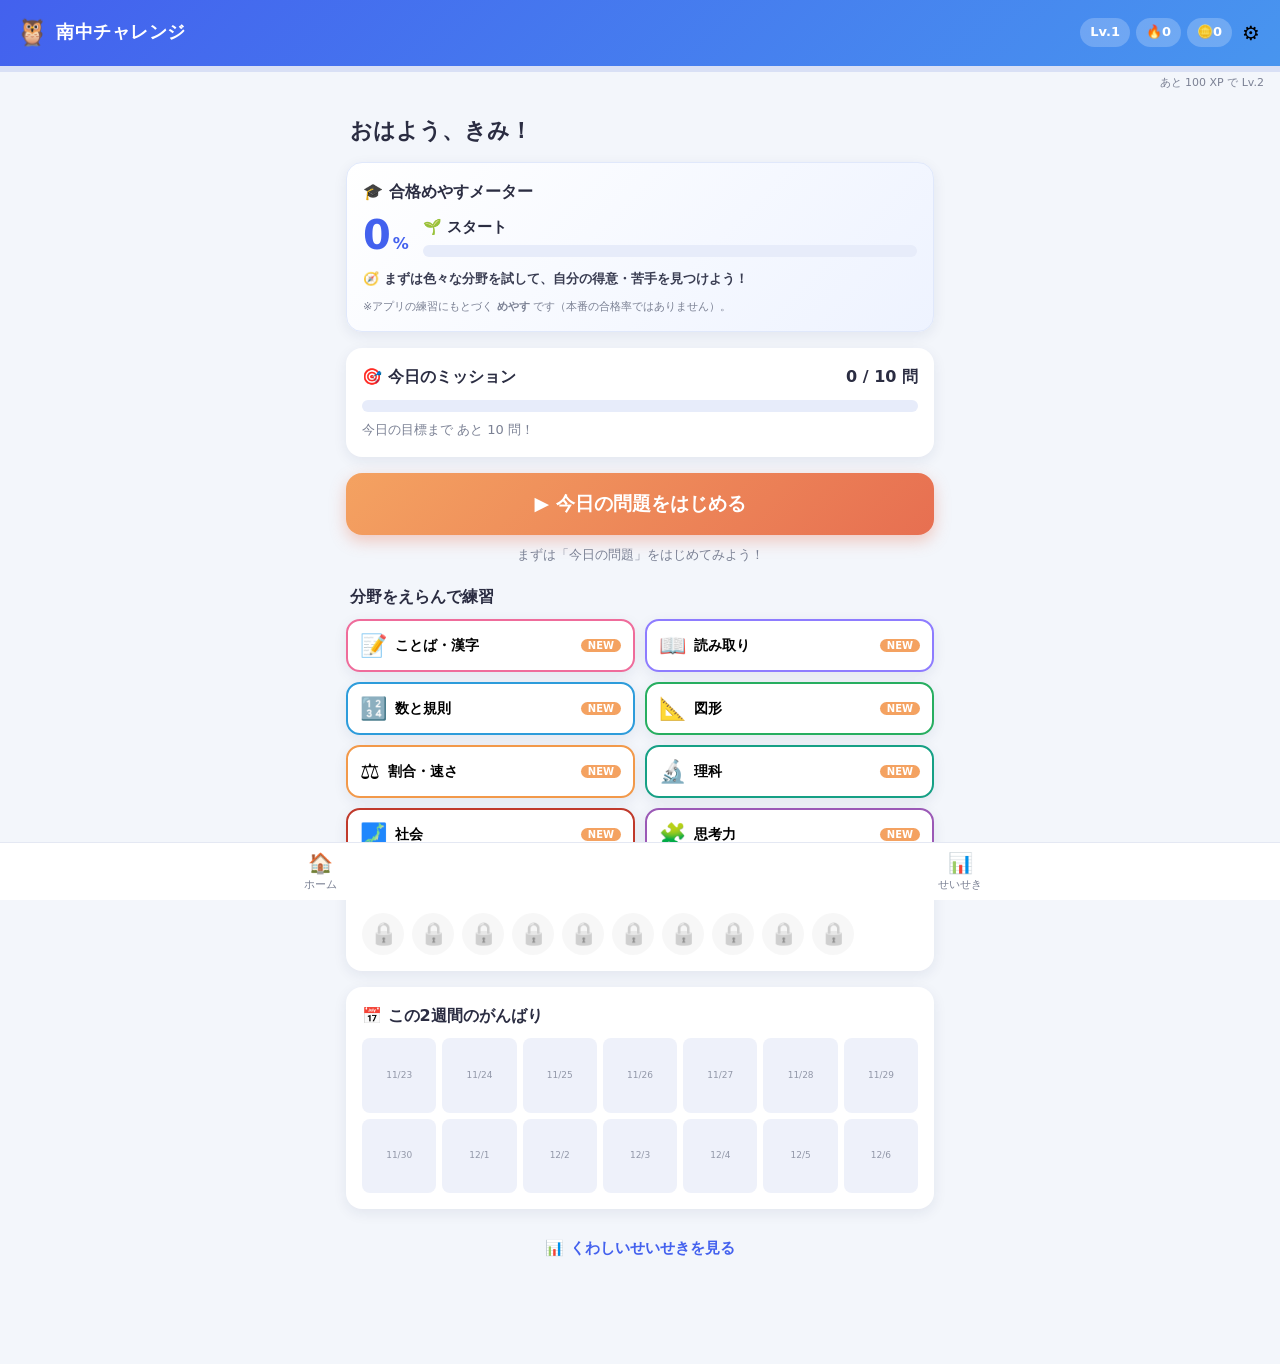
==== yokohama-minami-quiz-app/index.html @ 64f03c81 "Add readiness meter, exam countdown and motivation features 受験に向けたやる気アップの仕組みを追加。 - 合格めやすメーター（受験準備度 0" ====
<!DOCTYPE html>
<html lang="ja">
<head>
  <meta charset="UTF-8" />
  <meta name="viewport" content="width=device-width, initial-scale=1.0" />
  <title>南中チャレンジ｜横浜南附属中 適性検査 1問1答</title>
  <link rel="stylesheet" href="css/style.css" />
</head>
<body>
  <!-- ヘッダー -->
  <header class="app-header">
    <div class="brand">
      <span class="logo">🦉</span>
      <span class="brand-name">南中チャレンジ</span>
    </div>
    <div class="header-stats">
      <span class="chip" id="hdr-level">Lv.1</span>
      <span class="chip" id="hdr-streak">🔥0</span>
      <span class="chip" id="hdr-coin">🪙0</span>
      <button class="icon-btn" id="settings-btn" title="設定">⚙️</button>
    </div>
  </header>
  <div class="xp-bar"><div class="xp-fill" id="xp-fill"></div></div>
  <div class="xp-text" id="xp-text"></div>

  <main>
    <!-- ===== ホーム ===== -->
    <section class="view active" id="view-home">
      <h1 class="greeting" id="greeting">こんにちは！</h1>

      <div class="card readiness-card">
        <div class="card-head">
          <span>🎓 合格めやすメーター</span>
          <span class="countdown" id="exam-countdown"></span>
        </div>
        <div class="readiness-main">
          <div class="readiness-score"><span id="readiness-num">0</span><span class="readiness-unit">%</span></div>
          <div class="readiness-info">
            <div class="readiness-stage" id="readiness-stage">🌱 スタート</div>
            <div class="bar"><div class="bar-fill readiness-fill" id="readiness-fill"></div></div>
          </div>
        </div>
        <div class="readiness-advice" id="readiness-advice"></div>
        <div class="readiness-note">※アプリの練習にもとづく <b>めやす</b> です（本番の合格率ではありません）。</div>
      </div>

      <div class="card mission">
        <div class="mission-head">
          <span>🎯 今日のミッション</span>
          <span id="daily-progress">0 / 10 問</span>
        </div>
        <div class="bar"><div class="bar-fill mission-fill" id="daily-fill"></div></div>
        <div class="mission-msg" id="daily-msg"></div>
      </div>

      <button class="big-btn" id="start-today">▶ 今日の問題をはじめる</button>
      <p class="advice" id="advice"></p>

      <h2 class="section-title">分野をえらんで練習</h2>
      <div class="cat-buttons" id="cat-buttons"></div>

      <div class="card">
        <div class="card-head">
          <span>🏅 バッジ</span>
          <span id="badge-count">0 / 0</span>
        </div>
        <div class="badge-preview" id="badge-preview"></div>
      </div>

      <div class="card">
        <div class="card-head"><span>📅 この2週間のがんばり</span></div>
        <div class="streak-cal" id="streak-cal"></div>
      </div>

      <button class="link-btn" id="nav-stats">📊 くわしいせいせきを見る</button>
    </section>

    <!-- ===== クイズ ===== -->
    <section class="view" id="view-quiz">
      <button class="back-link" id="quit-quiz">← ホームにもどる</button>
      <div class="card quiz-card">
        <div class="q-meta">
          <span class="q-category" id="q-category"></span>
          <span class="q-level" id="q-level"></span>
        </div>
        <p class="q-text" id="q-text"></p>
        <div id="answer-area"></div>
        <div class="hint-box hidden" id="hint-box"></div>
        <div class="quiz-actions">
          <button class="ghost-btn" id="hint-btn">💡 ヒント</button>
          <button class="primary-btn hidden" id="submit-btn">こたえる</button>
        </div>
        <div class="feedback" id="feedback"></div>
        <button class="primary-btn next-btn hidden" id="next-btn">つぎの問題 ▶</button>
      </div>
    </section>

    <!-- ===== せいせき ===== -->
    <section class="view" id="view-stats">
      <button class="back-link" id="stats-back">← ホームにもどる</button>
      <h1 class="page-title">📊 せいせき</h1>
      <div class="totals">
        <div class="total-box"><div class="total-num" id="stat-total">0</div><div class="total-lbl">といた数</div></div>
        <div class="total-box"><div class="total-num" id="stat-correct">0</div><div class="total-lbl">正解</div></div>
        <div class="total-box"><div class="total-num" id="stat-rate">0%</div><div class="total-lbl">正答率</div></div>
      </div>
      <h2 class="section-title">🎓 合格めやすの内わけ</h2>
      <div class="cat-stats" id="readiness-breakdown"></div>
      <h2 class="section-title">分野ごとの正答率</h2>
      <div class="cat-stats" id="cat-stats"></div>
      <h2 class="section-title">📅 1日ごとの学習量（直近14日）</h2>
      <p class="history-summary" id="history-summary"></p>
      <div class="daily-history" id="daily-history"></div>
      <h2 class="section-title">バッジ一覧</h2>
      <div class="all-badges" id="all-badges"></div>
    </section>
  </main>

  <!-- フッターナビ -->
  <nav class="bottom-nav">
    <button id="nav-home">🏠<span>ホーム</span></button>
    <button id="nav-stats">📊<span>せいせき</span></button>
  </nav>

  <!-- バッジ獲得モーダル -->
  <div class="modal hidden" id="badge-modal">
    <div class="modal-card">
      <h2>🎉 新しいバッジ！</h2>
      <div id="badge-modal-body"></div>
      <button class="primary-btn" id="badge-modal-close">やったー！</button>
    </div>
  </div>

  <!-- 設定モーダル -->
  <div class="modal hidden" id="settings-modal">
    <div class="modal-card">
      <h2>⚙️ せってい</h2>
      <label class="field">なまえ
        <input type="text" id="set-name" maxlength="12" placeholder="ニックネーム" />
      </label>
      <label class="field">1日の目標問題数
        <input type="number" id="set-goal" min="1" max="50" />
      </label>
      <label class="field">受験日（カウントダウンに使います）
        <input type="date" id="set-exam" />
      </label>
      <div class="modal-actions">
        <button class="ghost-btn" id="settings-cancel">とじる</button>
        <button class="primary-btn" id="settings-save">ほぞん</button>
      </div>
      <button class="danger-link" id="settings-reset">データをリセット</button>
    </div>
  </div>

  <div class="toast" id="toast"></div>

  <!-- スクリプト（順番に読みこむ：file:// でも動くように module は使わない） -->
  <script src="js/questions.js"></script>
  <script src="js/storage.js"></script>
  <script src="js/gamify.js"></script>
  <script src="js/adaptive.js"></script>
  <script src="js/app.js"></script>
</body>
</html>
---- yokohama-minami-quiz-app/css/style.css ----
/* ===== ベース ===== */
:root {
  --bg: #f3f6fb;
  --card: #ffffff;
  --ink: #2b2d42;
  --muted: #7b8194;
  --primary: #4361ee;
  --primary-d: #3146c0;
  --ok: #2e9e5b;
  --ng: #e05656;
  --accent: #f4a261;
  --radius: 16px;
  --shadow: 0 4px 14px rgba(30, 40, 90, 0.08);
}
* { box-sizing: border-box; }
html, body { margin: 0; padding: 0; }
body {
  font-family: "Hiragino Maru Gothic ProN", "Yu Gothic", "Meiryo", system-ui, sans-serif;
  background: var(--bg);
  color: var(--ink);
  -webkit-text-size-adjust: 100%;
  padding-bottom: 80px;
  line-height: 1.6;
}
button { font-family: inherit; cursor: pointer; }

/* ===== ヘッダー ===== */
.app-header {
  position: sticky; top: 0; z-index: 20;
  display: flex; align-items: center; justify-content: space-between;
  padding: 12px 16px;
  background: linear-gradient(135deg, #4361ee, #4895ef);
  color: #fff;
}
.brand { display: flex; align-items: center; gap: 8px; }
.logo { font-size: 26px; }
.brand-name { font-weight: 800; font-size: 18px; letter-spacing: .5px; }
.header-stats { display: flex; align-items: center; gap: 6px; }
.chip {
  background: rgba(255,255,255,.22);
  border-radius: 999px; padding: 4px 10px;
  font-weight: 700; font-size: 13px; white-space: nowrap;
}
.icon-btn { background: none; border: none; font-size: 20px; padding: 2px 4px; }
.xp-bar { height: 6px; background: #d9e0f5; }
.xp-fill { height: 100%; background: linear-gradient(90deg,#ffd166,#f4a261); width: 0; transition: width .4s; }
.xp-text { font-size: 11px; color: var(--muted); text-align: right; padding: 2px 16px 0; }

/* ===== レイアウト ===== */
main { max-width: 620px; margin: 0 auto; padding: 16px; }
.view { display: none; }
.view.active { display: block; animation: fade .25s; }
@keyframes fade { from { opacity: 0; transform: translateY(6px); } to { opacity: 1; transform: none; } }

.card {
  background: var(--card); border-radius: var(--radius);
  box-shadow: var(--shadow); padding: 16px; margin-bottom: 16px;
}
.card-head, .mission-head {
  display: flex; justify-content: space-between; align-items: center;
  font-weight: 700; margin-bottom: 10px;
}
.section-title { font-size: 16px; margin: 18px 4px 10px; }
.page-title { font-size: 22px; margin: 6px 4px 14px; }

/* ===== ホーム ===== */
.greeting { font-size: 22px; margin: 6px 4px 14px; }

/* 合格めやすメーター */
.readiness-card { background: linear-gradient(135deg,#fff,#eef3ff); border: 1px solid #e0e8fb; }
.countdown { font-size: 12px; font-weight: 800; color: #e05656; white-space: nowrap; }
.readiness-main { display: flex; align-items: center; gap: 14px; }
.readiness-score { display: flex; align-items: baseline; font-weight: 800; color: var(--primary); }
.readiness-score #readiness-num { font-size: 40px; line-height: 1; }
.readiness-unit { font-size: 16px; margin-left: 2px; }
.readiness-info { flex: 1; }
.readiness-stage { font-weight: 800; font-size: 15px; margin-bottom: 6px; }
.readiness-fill { background: linear-gradient(90deg,#ffd166,#06d6a0); }
.readiness-advice { margin-top: 12px; font-size: 13px; font-weight: 700; color: #3a3d52; }
.readiness-note { margin-top: 8px; font-size: 11px; color: var(--muted); }
.mission-msg { font-size: 13px; color: var(--muted); margin-top: 8px; }
.mission-fill { background: linear-gradient(90deg,#06d6a0,#1b9aaa) !important; }

.big-btn {
  width: 100%; border: none; border-radius: var(--radius);
  background: linear-gradient(135deg,#f4a261,#e76f51); color: #fff;
  font-size: 19px; font-weight: 800; padding: 18px;
  box-shadow: 0 6px 16px rgba(231,111,81,.35);
  transition: transform .1s;
}
.big-btn:active { transform: scale(.98); }
.advice { text-align: center; color: var(--muted); font-size: 13px; margin: 10px 6px 4px; }

.cat-buttons { display: grid; grid-template-columns: repeat(2,1fr); gap: 10px; }
.cat-chip {
  display: flex; align-items: center; gap: 8px;
  background: var(--card); border: 2px solid #e3e8f5; border-radius: 14px;
  padding: 12px; font-weight: 700; font-size: 14px; box-shadow: var(--shadow);
}
.cat-emoji { font-size: 22px; }
.cat-acc { margin-left: auto; font-size: 12px; color: var(--muted); font-weight: 700; }
.cat-acc.new { color: #fff; background: var(--accent); padding: 1px 7px; border-radius: 999px; font-size: 10px; }

/* バッジ・カレンダー */
.badge-preview { display: flex; flex-wrap: wrap; gap: 8px; }
.badge {
  width: 42px; height: 42px; border-radius: 50%;
  display: grid; place-items: center; background: #eef1fa;
  filter: grayscale(1); opacity: .55;
}
.badge.got { filter: none; opacity: 1; background: #fff3d6; }
.badge-emoji { font-size: 22px; }

.streak-cal { display: grid; grid-template-columns: repeat(7,1fr); gap: 6px; }
.cal-cell {
  aspect-ratio: 1; border-radius: 8px; background: #eef1fa;
  display: grid; place-items: center; font-size: 12px; color: var(--muted);
}
.cal-cell { grid-auto-rows: min-content; align-content: center; line-height: 1.1; padding: 2px; }
.cal-cell.done { background: #ffce4d; color: #7a5a00; font-weight: 800; }
.cal-count { font-size: 14px; font-weight: 800; }
.cal-date { font-size: 9px; opacity: .8; }

.link-btn {
  width: 100%; background: none; border: none; color: var(--primary);
  font-weight: 700; font-size: 15px; padding: 10px; margin-top: 4px;
}

/* ===== クイズ ===== */
.back-link, .danger-link {
  background: none; border: none; color: var(--muted);
  font-size: 14px; padding: 6px 2px; margin-bottom: 6px; font-weight: 600;
}
.quiz-card { padding: 18px; }
.q-meta { display: flex; justify-content: space-between; align-items: center; margin-bottom: 12px; }
.q-category { color: #fff; font-weight: 700; font-size: 12px; padding: 4px 10px; border-radius: 999px; }
.q-level { color: var(--accent); font-size: 15px; letter-spacing: 2px; }
.q-text { font-size: 19px; font-weight: 700; line-height: 1.7; margin: 6px 0 18px; }

.answer-input {
  width: 100%; font-size: 18px; padding: 14px;
  border: 2px solid #d4dbf0; border-radius: 12px; outline: none;
}
.answer-input:focus { border-color: var(--primary); }
.answer-input:disabled { background: #f4f6fc; color: var(--muted); }

.choice-grid { display: grid; grid-template-columns: 1fr 1fr; gap: 10px; }
.choice-btn {
  border: 2px solid #d4dbf0; background: #fff; border-radius: 12px;
  padding: 16px; font-size: 16px; font-weight: 700; color: var(--ink);
  transition: transform .08s;
}
.choice-btn:active { transform: scale(.97); }
.choice-btn.correct { border-color: var(--ok); background: #e7f7ee; color: var(--ok); }
.choice-btn.wrong { border-color: var(--ng); background: #fdeaea; color: var(--ng); }
.choice-btn:disabled { cursor: default; }

.hint-box {
  margin-top: 12px; background: #fff8e6; border: 1px dashed #f0c14b;
  border-radius: 10px; padding: 10px 12px; font-size: 14px; color: #7a5a00;
}

.quiz-actions { display: flex; gap: 10px; margin-top: 14px; }
.ghost-btn {
  background: #eef1fa; border: none; color: var(--primary);
  border-radius: 12px; padding: 12px 16px; font-weight: 700; font-size: 15px;
}
.primary-btn {
  background: var(--primary); border: none; color: #fff;
  border-radius: 12px; padding: 12px 18px; font-weight: 800; font-size: 16px;
  flex: 1;
}
.primary-btn:active { background: var(--primary-d); }
.next-btn { width: 100%; margin-top: 16px; }

.feedback { margin-top: 16px; border-radius: 12px; overflow: hidden; max-height: 0; transition: max-height .3s; }
.feedback.show { max-height: 500px; padding: 14px; }
.feedback.ok { background: #e7f7ee; border: 1px solid #bce8cd; }
.feedback.ng { background: #fdeaea; border: 1px solid #f5c2c2; }
.fb-title { font-weight: 800; font-size: 17px; }
.fb-xp { color: var(--accent); font-weight: 800; margin-top: 2px; }
.fb-exp { margin-top: 10px; font-size: 14px; line-height: 1.7; color: #3a3d52; }

/* ===== バー（共通） ===== */
.bar { background: #e7ecfa; border-radius: 999px; height: 12px; overflow: hidden; }
.bar-fill { height: 100%; background: var(--primary); width: 0; transition: width .4s; border-radius: 999px; }

/* ===== せいせき ===== */
.totals { display: grid; grid-template-columns: repeat(3,1fr); gap: 10px; margin-bottom: 8px; }
.total-box { background: var(--card); border-radius: 14px; box-shadow: var(--shadow); padding: 16px 8px; text-align: center; }
.total-num { font-size: 26px; font-weight: 800; color: var(--primary); }
.total-lbl { font-size: 12px; color: var(--muted); }
.stat-row { display: flex; align-items: center; gap: 10px; margin-bottom: 10px; }
.stat-name { width: 96px; font-size: 13px; font-weight: 700; }
.stat-row .bar { flex: 1; }
.stat-val { width: 88px; text-align: right; font-size: 12px; color: var(--muted); }

/* 1日ごとの学習量 */
.history-summary { font-size: 13px; color: var(--muted); margin: 0 4px 10px; }
.daily-history { display: grid; gap: 7px; margin-bottom: 8px; }
.hist-row { display: flex; align-items: center; gap: 10px; }
.hist-date { width: 78px; font-size: 12px; font-weight: 700; color: var(--muted); }
.hist-row .bar { flex: 1; }
.hist-fill { background: #d3def7; }            /* バー全体＝その日の実施数 */
.hist-fill.reached { background: #c7e9f1; }    /* 目標達成日 */
.hist-correct { height: 100%; border-radius: 999px; background: linear-gradient(90deg,#06d6a0,#1b9aaa); } /* 濃い部分＝正答数 */
.hist-num { width: 64px; text-align: right; font-size: 12px; font-weight: 700; color: var(--ink); }

.all-badges { display: grid; gap: 8px; }
.badge-full {
  display: flex; align-items: center; gap: 10px;
  background: var(--card); border-radius: 12px; box-shadow: var(--shadow);
  padding: 10px 12px; filter: grayscale(1); opacity: .6;
}
.badge-full.got { filter: none; opacity: 1; }
.badge-full .badge-name { font-weight: 700; }
.badge-full .badge-desc { margin-left: auto; font-size: 12px; color: var(--muted); }

/* ===== フッターナビ ===== */
.bottom-nav {
  position: fixed; bottom: 0; left: 0; right: 0;
  display: flex; background: #fff; border-top: 1px solid #e4e8f3; z-index: 20;
}
.bottom-nav button {
  flex: 1; background: none; border: none; padding: 8px; font-size: 20px;
  display: flex; flex-direction: column; align-items: center; color: var(--muted);
}
.bottom-nav button span { font-size: 11px; margin-top: 2px; }

/* ===== モーダル ===== */
.modal {
  position: fixed; inset: 0; background: rgba(20,25,50,.55);
  display: grid; place-items: center; z-index: 50; padding: 20px;
}
.modal-card {
  background: #fff; border-radius: 20px; padding: 24px; width: 100%; max-width: 360px;
  text-align: center; animation: pop .25s;
}
@keyframes pop { from { transform: scale(.9); opacity: 0; } to { transform: none; opacity: 1; } }
.modal-card h2 { margin: 0 0 14px; }
.got-badge { margin: 10px 0; }
.got-emoji { font-size: 56px; }
.got-name { font-weight: 800; font-size: 18px; }
.got-desc { font-size: 13px; color: var(--muted); }
.field { display: block; text-align: left; font-size: 13px; font-weight: 700; color: var(--muted); margin-bottom: 14px; }
.field input {
  display: block; width: 100%; margin-top: 6px; padding: 12px;
  border: 2px solid #d4dbf0; border-radius: 10px; font-size: 16px;
}
.modal-actions { display: flex; gap: 10px; margin-top: 6px; }
.danger-link { width: 100%; color: var(--ng); margin-top: 14px; }

/* ===== トースト ===== */
.toast {
  position: fixed; bottom: 90px; left: 50%; transform: translateX(-50%) translateY(20px);
  background: #2b2d42; color: #fff; padding: 12px 18px; border-radius: 999px;
  font-weight: 700; font-size: 14px; opacity: 0; pointer-events: none;
  transition: all .3s; z-index: 60; white-space: nowrap;
}
.toast.show { opacity: 1; transform: translateX(-50%) translateY(0); }

.hidden { display: none !important; }
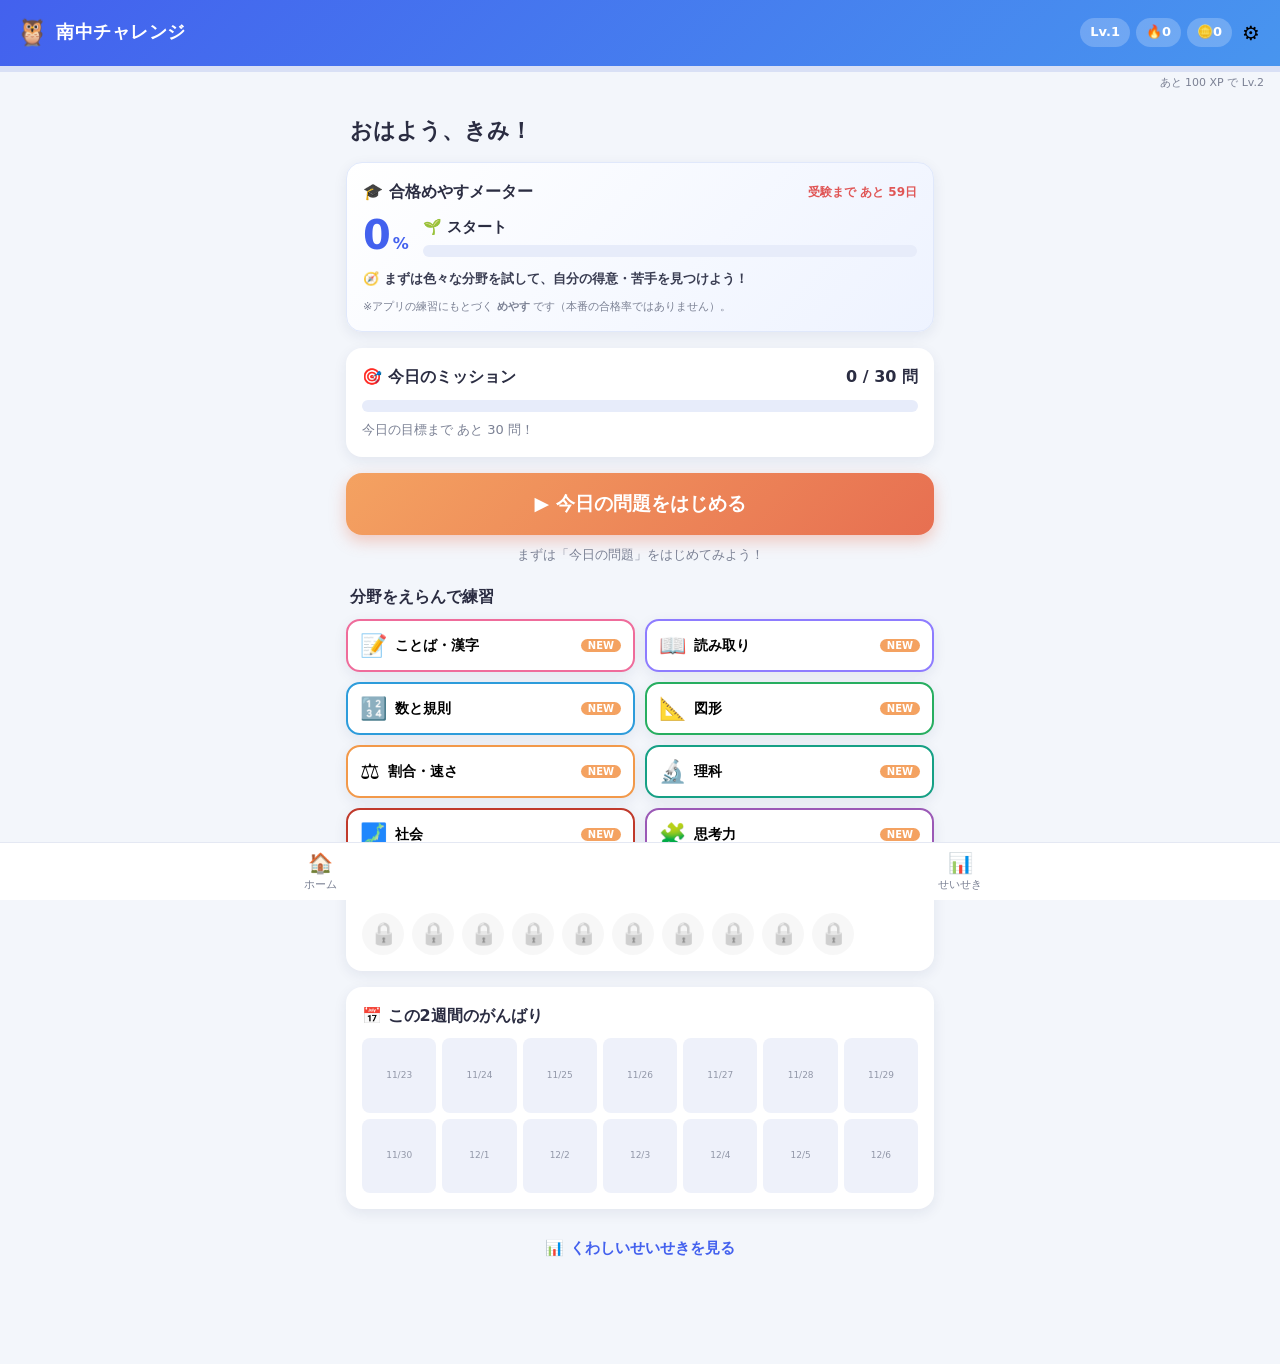
==== commit 179be18a: "Fix exam date to 2027-02-03 and raise daily goal to 30 - 受験日を 2027-02-03 に固定（既存データも上書き、設定欄は表示のみに） - " ====
--- a/yokohama-minami-quiz-app/index.html
+++ b/yokohama-minami-quiz-app/index.html
@@ -141,9 +141,7 @@
       <label class="field">1日の目標問題数
         <input type="number" id="set-goal" min="1" max="50" />
       </label>
-      <label class="field">受験日（カウントダウンに使います）
-        <input type="date" id="set-exam" />
-      </label>
+      <p class="exam-note" id="exam-note"></p>
       <div class="modal-actions">
         <button class="ghost-btn" id="settings-cancel">とじる</button>
         <button class="primary-btn" id="settings-save">ほぞん</button>
--- a/yokohama-minami-quiz-app/css/style.css
+++ b/yokohama-minami-quiz-app/css/style.css
@@ -243,6 +243,7 @@
 .got-name { font-weight: 800; font-size: 18px; }
 .got-desc { font-size: 13px; color: var(--muted); }
 .field { display: block; text-align: left; font-size: 13px; font-weight: 700; color: var(--muted); margin-bottom: 14px; }
+.exam-note { text-align: left; font-size: 13px; font-weight: 700; color: var(--primary); margin: 0 0 14px; }
 .field input {
   display: block; width: 100%; margin-top: 6px; padding: 12px;
   border: 2px solid #d4dbf0; border-radius: 10px; font-size: 16px;
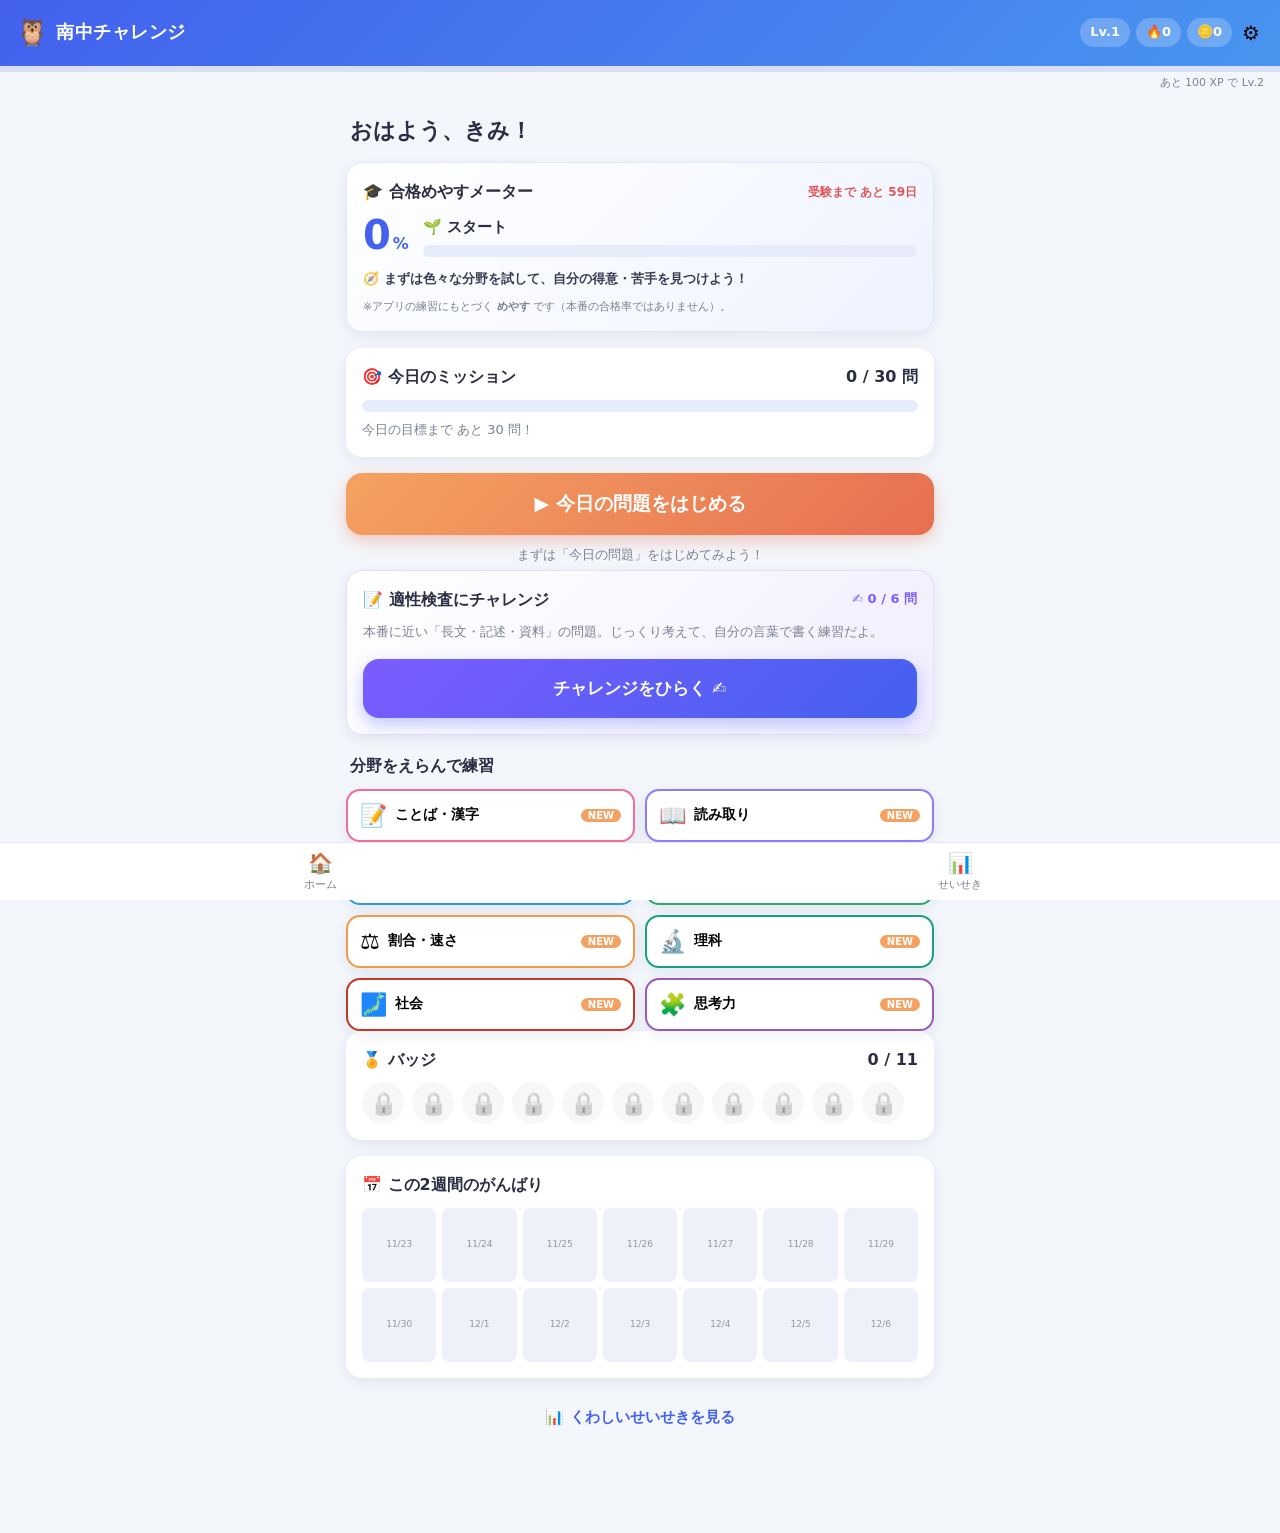
==== commit 42603cf4: "Add 適性検査チャレンジ mode (long-form writing problems) 本番に近い記述型のオリジナル問題モードを追加。 - js/challenges.js: 適性Ⅰ型(長文+" ====
--- a/yokohama-minami-quiz-app/index.html
+++ b/yokohama-minami-quiz-app/index.html
@@ -56,6 +56,15 @@
       <button class="big-btn" id="start-today">▶ 今日の問題をはじめる</button>
       <p class="advice" id="advice"></p>
 
+      <div class="card challenge-entry">
+        <div class="card-head">
+          <span>📝 適性検査にチャレンジ</span>
+          <span id="challenge-progress"></span>
+        </div>
+        <p class="challenge-desc">本番に近い「長文・記述・資料」の問題。じっくり考えて、自分の言葉で書く練習だよ。</p>
+        <button class="big-btn alt" id="open-challenges">チャレンジをひらく ✍️</button>
+      </div>
+
       <h2 class="section-title">分野をえらんで練習</h2>
       <div class="cat-buttons" id="cat-buttons"></div>
 
@@ -113,6 +122,36 @@
       <div class="daily-history" id="daily-history"></div>
       <h2 class="section-title">バッジ一覧</h2>
       <div class="all-badges" id="all-badges"></div>
+    </section>
+
+    <!-- ===== 適性検査チャレンジ（一覧） ===== -->
+    <section class="view" id="view-challenge-list">
+      <button class="back-link" id="cl-back">← ホームにもどる</button>
+      <h1 class="page-title">📝 適性検査チャレンジ</h1>
+      <p class="advice">長文や資料を読んで、自分の言葉で書いてみよう。書けたら「模範解答」と「採点ポイント」で自分でまるつけ！</p>
+      <p class="readiness-note">※本番の出題形式に合わせたオリジナル問題です（過去問ではありません）。</p>
+      <div class="challenge-cards" id="challenge-cards"></div>
+    </section>
+
+    <!-- ===== 適性検査チャレンジ（解答） ===== -->
+    <section class="view" id="view-challenge">
+      <button class="back-link" id="ch-back">← 一覧にもどる</button>
+      <div class="card">
+        <div class="q-meta">
+          <span class="q-category" id="ch-kind"></span>
+          <span class="q-level" id="ch-title"></span>
+        </div>
+        <div class="ch-passage" id="ch-passage"></div>
+        <div class="ch-material" id="ch-material"></div>
+        <p class="q-text" id="ch-question"></p>
+        <textarea id="ch-input" class="ch-input" rows="6" placeholder="ここに答えを書こう（とちゅうでもOK）"></textarea>
+        <div class="hint-box hidden" id="ch-hint"></div>
+        <div class="quiz-actions">
+          <button class="ghost-btn" id="ch-hint-btn">💡 ヒント</button>
+          <button class="primary-btn" id="ch-reveal-btn">模範解答を見る</button>
+        </div>
+        <div class="ch-answer hidden" id="ch-answer"></div>
+      </div>
     </section>
   </main>
 
@@ -154,6 +193,7 @@
 
   <!-- スクリプト（順番に読みこむ：file:// でも動くように module は使わない） -->
   <script src="js/questions.js"></script>
+  <script src="js/challenges.js"></script>
   <script src="js/storage.js"></script>
   <script src="js/gamify.js"></script>
   <script src="js/adaptive.js"></script>
--- a/yokohama-minami-quiz-app/css/style.css
+++ b/yokohama-minami-quiz-app/css/style.css
@@ -126,6 +126,47 @@
   font-weight: 700; font-size: 15px; padding: 10px; margin-top: 4px;
 }
 
+/* ===== 適性検査チャレンジ ===== */
+.big-btn.alt { background: linear-gradient(135deg,#7c5cff,#4361ee); box-shadow: 0 6px 16px rgba(67,97,238,.32); font-size: 17px; margin-top: 4px; }
+.challenge-entry { background: linear-gradient(135deg,#fff,#f1edff); border: 1px solid #e4ddfb; }
+.challenge-desc { font-size: 13px; color: var(--muted); margin: 0 0 12px; }
+#challenge-progress { font-size: 13px; font-weight: 800; color: #7c5cff; }
+
+.challenge-cards { display: grid; gap: 10px; }
+.ch-card {
+  display: flex; align-items: center; gap: 10px; text-align: left;
+  background: var(--card); border: 2px solid #e3e8f5; border-radius: 14px;
+  padding: 14px; font-weight: 700; font-size: 15px; box-shadow: var(--shadow); color: var(--ink);
+}
+.ch-card.done { border-color: #bce8cd; background: #f3fbf6; }
+.ch-kindtag { color: #fff; font-size: 12px; font-weight: 800; padding: 3px 9px; border-radius: 999px; white-space: nowrap; }
+.kind-1 { background: #8e7cff; }
+.kind-2 { background: #2d9cdb; }
+.ch-cardtitle { flex: 1; }
+.ch-cardmark { font-size: 18px; color: var(--muted); }
+
+.ch-passage { background: #f7f9ff; border-left: 4px solid #c5d0f5; border-radius: 8px;
+  padding: 12px 14px; font-size: 15px; line-height: 1.9; white-space: pre-wrap; margin-bottom: 12px; }
+.ch-material { margin-bottom: 12px; overflow-x: auto; }
+.ch-table { border-collapse: collapse; width: 100%; font-size: 14px; }
+.ch-table th, .ch-table td { border: 1px solid #d4dbf0; padding: 8px 10px; text-align: center; }
+.ch-table th { background: #eef1fa; }
+.ch-input {
+  width: 100%; font-size: 16px; padding: 12px; line-height: 1.8;
+  border: 2px solid #d4dbf0; border-radius: 12px; outline: none; resize: vertical; font-family: inherit;
+}
+.ch-input:focus { border-color: var(--primary); }
+
+.ch-answer { margin-top: 16px; border-top: 1px dashed #d4dbf0; padding-top: 14px; }
+.ch-ans-title { font-weight: 800; font-size: 15px; margin: 12px 0 6px; }
+.ch-model { background: #e7f7ee; border: 1px solid #bce8cd; border-radius: 10px;
+  padding: 12px; font-size: 14px; line-height: 1.9; white-space: pre-wrap; }
+.ch-points { margin: 4px 0 0; padding-left: 4px; list-style: none; }
+.ch-points li { margin: 8px 0; font-size: 14px; }
+.ch-points label { display: flex; gap: 8px; align-items: flex-start; cursor: pointer; }
+.ch-points input { margin-top: 4px; }
+.ch-grade { display: flex; gap: 10px; margin-top: 16px; }
+
 /* ===== クイズ ===== */
 .back-link, .danger-link {
   background: none; border: none; color: var(--muted);
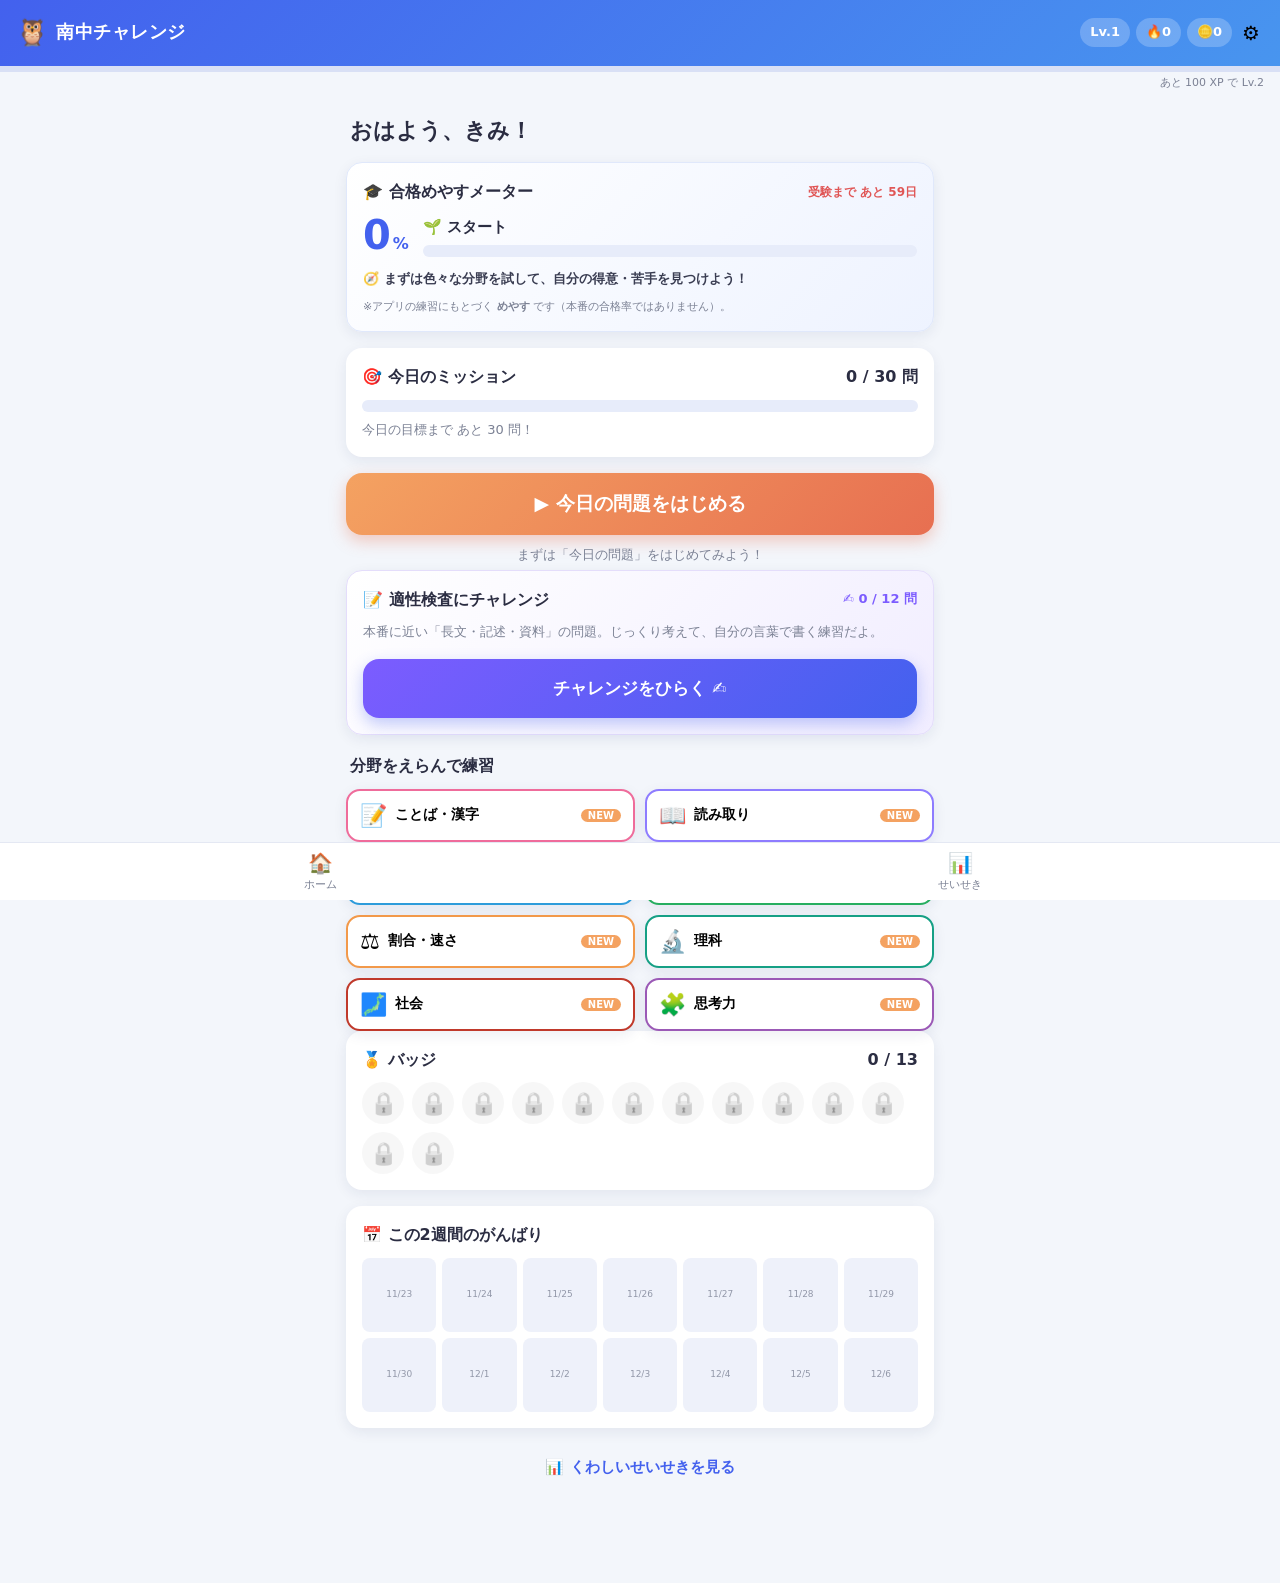
==== commit 899bd833: "Apply review fixes: nav id, challenge re-reward, empty-answer guard +UX レビュー指摘のうち妥当なものを反映。 バグ修正: - n" ====
--- a/yokohama-minami-quiz-app/index.html
+++ b/yokohama-minami-quiz-app/index.html
@@ -81,7 +81,7 @@
         <div class="streak-cal" id="streak-cal"></div>
       </div>
 
-      <button class="link-btn" id="nav-stats">📊 くわしいせいせきを見る</button>
+      <button class="link-btn" id="home-stats-link">📊 くわしいせいせきを見る</button>
     </section>
 
     <!-- ===== クイズ ===== -->
@@ -122,6 +122,11 @@
       <div class="daily-history" id="daily-history"></div>
       <h2 class="section-title">バッジ一覧</h2>
       <div class="all-badges" id="all-badges"></div>
+
+      <div class="card parent-card">
+        <div class="card-head"><span>👨‍👩‍👧 おうちの方へ</span></div>
+        <ul class="parent-points" id="parent-points"></ul>
+      </div>
     </section>
 
     <!-- ===== 適性検査チャレンジ（一覧） ===== -->
--- a/yokohama-minami-quiz-app/css/style.css
+++ b/yokohama-minami-quiz-app/css/style.css
@@ -247,6 +247,11 @@
 .hist-correct { height: 100%; border-radius: 999px; background: linear-gradient(90deg,#06d6a0,#1b9aaa); } /* 濃い部分＝正答数 */
 .hist-num { width: 64px; text-align: right; font-size: 12px; font-weight: 700; color: var(--ink); }
 
+/* 保護者向けカード */
+.parent-card { background: linear-gradient(135deg,#fff,#fff6ef); border: 1px solid #f3e2d2; }
+.parent-points { margin: 0; padding-left: 18px; }
+.parent-points li { font-size: 13px; line-height: 1.8; color: #4a4d63; margin: 4px 0; }
+
 .all-badges { display: grid; gap: 8px; }
 .badge-full {
   display: flex; align-items: center; gap: 10px;
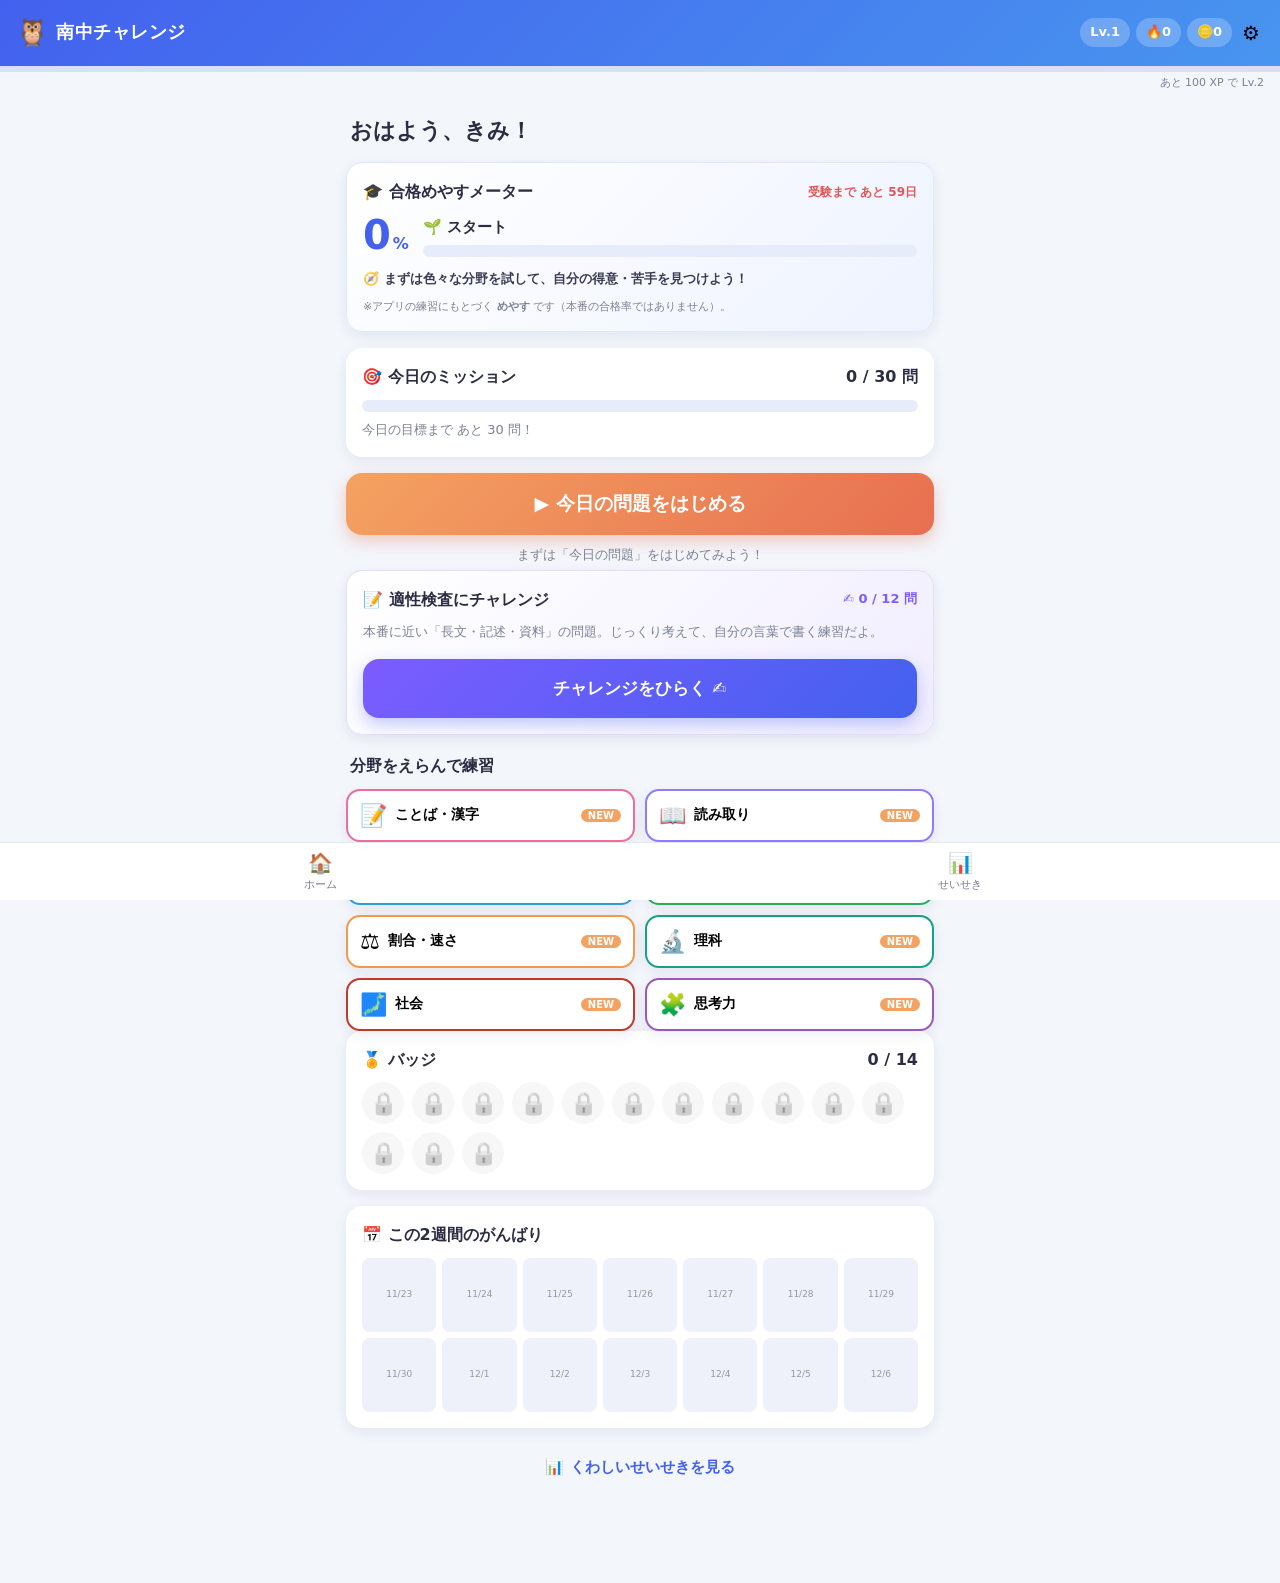
==== commit 9c4bb146: "Add remaining review improvements: revenge mode, goal modal, templates, streak charm レビューで見送っていた改善4件" ====
--- a/yokohama-minami-quiz-app/index.html
+++ b/yokohama-minami-quiz-app/index.html
@@ -54,6 +54,7 @@
       </div>
 
       <button class="big-btn" id="start-today">▶ 今日の問題をはじめる</button>
+      <button class="big-btn revenge hidden" id="start-revenge">⚔️ リベンジ！まちがえた問題 <span id="revenge-count"></span></button>
       <p class="advice" id="advice"></p>
 
       <div class="card challenge-entry">
@@ -149,6 +150,13 @@
         <div class="ch-passage" id="ch-passage"></div>
         <div class="ch-material" id="ch-material"></div>
         <p class="q-text" id="ch-question"></p>
+        <div class="tpl-row">
+          <span class="tpl-label">✏️ 書き出しのヒント（タップで入る）</span>
+          <button class="tpl-chip" data-tpl="理由は、＿＿だからです。">理由は、…だから</button>
+          <button class="tpl-chip" data-tpl="資料から、＿＿が分かります。">資料から、…が分かる</button>
+          <button class="tpl-chip" data-tpl="私は＿＿と考えます。なぜなら＿＿だからです。">私は…と考える。なぜなら…</button>
+          <button class="tpl-chip" data-tpl="まず＿＿、次に＿＿、だから＿＿です。">まず…、次に…、だから…</button>
+        </div>
         <textarea id="ch-input" class="ch-input" rows="6" placeholder="ここに答えを書こう（とちゅうでもOK）"></textarea>
         <div class="hint-box hidden" id="ch-hint"></div>
         <div class="quiz-actions">
@@ -167,6 +175,19 @@
   </nav>
 
   <!-- バッジ獲得モーダル -->
+  <!-- 目標達成モーダル（やめどきを作る） -->
+  <div class="modal hidden" id="goal-modal">
+    <div class="modal-card">
+      <h2>🎯 今日の目標たっせい！</h2>
+      <p class="goal-msg" id="goal-msg"></p>
+      <button class="primary-btn" id="goal-stop">今日はここまで 🎉</button>
+      <div class="modal-actions">
+        <button class="ghost-btn" id="goal-more3">あと3問だけ</button>
+        <button class="ghost-btn" id="goal-keep">まだつづける！</button>
+      </div>
+    </div>
+  </div>
+
   <div class="modal hidden" id="badge-modal">
     <div class="modal-card">
       <h2>🎉 新しいバッジ！</h2>
--- a/yokohama-minami-quiz-app/css/style.css
+++ b/yokohama-minami-quiz-app/css/style.css
@@ -91,6 +91,13 @@
 .big-btn:active { transform: scale(.98); }
 .advice { text-align: center; color: var(--muted); font-size: 13px; margin: 10px 6px 4px; }
 
+/* リベンジボタン（まちがえた問題だけ復習） */
+.big-btn.revenge {
+  background: linear-gradient(135deg,#e05656,#c0392b);
+  box-shadow: 0 6px 16px rgba(224,86,86,.32);
+  font-size: 16px; margin-top: 10px;
+}
+
 .cat-buttons { display: grid; grid-template-columns: repeat(2,1fr); gap: 10px; }
 .cat-chip {
   display: flex; align-items: center; gap: 8px;
@@ -151,6 +158,15 @@
 .ch-table { border-collapse: collapse; width: 100%; font-size: 14px; }
 .ch-table th, .ch-table td { border: 1px solid #d4dbf0; padding: 8px 10px; text-align: center; }
 .ch-table th { background: #eef1fa; }
+/* 文型テンプレート（書き出しのヒント） */
+.tpl-row { display: flex; flex-wrap: wrap; gap: 6px; align-items: center; margin-bottom: 8px; }
+.tpl-label { width: 100%; font-size: 12px; font-weight: 700; color: var(--muted); }
+.tpl-chip {
+  background: #eef1fa; border: 1px solid #d4dbf0; color: var(--primary);
+  border-radius: 999px; padding: 6px 10px; font-size: 12px; font-weight: 700;
+}
+.tpl-chip:active { background: #dde4f8; }
+
 .ch-input {
   width: 100%; font-size: 16px; padding: 12px; line-height: 1.8;
   border: 2px solid #d4dbf0; border-radius: 12px; outline: none; resize: vertical; font-family: inherit;
@@ -295,6 +311,9 @@
   border: 2px solid #d4dbf0; border-radius: 10px; font-size: 16px;
 }
 .modal-actions { display: flex; gap: 10px; margin-top: 6px; }
+.goal-msg { font-size: 14px; color: var(--muted); margin: 0 0 14px; }
+#goal-modal .primary-btn { width: 100%; margin-bottom: 10px; }
+#goal-modal .ghost-btn { flex: 1; }
 .danger-link { width: 100%; color: var(--ng); margin-top: 14px; }
 
 /* ===== トースト ===== */
